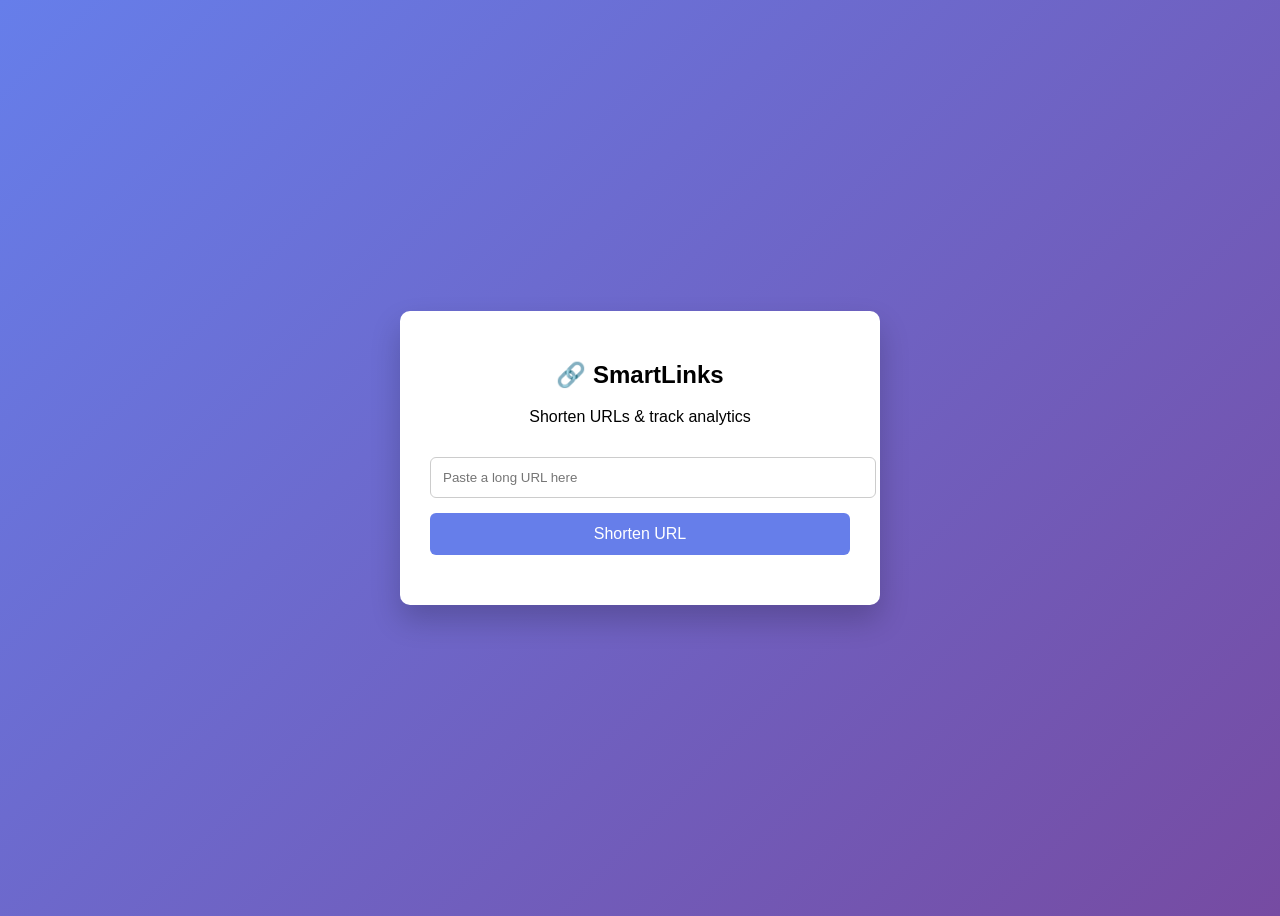
==== templates/index.html @ bc066752 "Initial commit: SmartLinks URL Shortener" ====
<!DOCTYPE html>
<html lang="en">
<head>
    <meta charset="UTF-8">
    <title>SmartLinks</title>
    <style>
        body {
            font-family: Arial, sans-serif;
            background: linear-gradient(135deg, #667eea, #764ba2);
            height: 100vh;
            display: flex;
            align-items: center;
            justify-content: center;
        }
        .card {
            background: white;
            width: 420px;
            padding: 30px;
            border-radius: 10px;
            text-align: center;
            box-shadow: 0 15px 30px rgba(0,0,0,0.2);
            animation: fadeIn 0.6s ease;
        }
        @keyframes fadeIn {
            from { transform: translateY(20px); opacity: 0; }
            to { transform: translateY(0); opacity: 1; }
        }
        input {
            width: 100%;
            padding: 12px;
            margin-top: 15px;
            border-radius: 6px;
            border: 1px solid #ccc;
        }
        button {
            width: 100%;
            margin-top: 15px;
            padding: 12px;
            background: #667eea;
            color: white;
            border: none;
            border-radius: 6px;
            font-size: 16px;
            cursor: pointer;
            transition: 0.3s;
        }
        button:hover {
            background: #5a67d8;
        }
        #result {
            margin-top: 20px;
            font-size: 14px;
        }
        a {
            color: #5a67d8;
            text-decoration: none;
            font-weight: bold;
        }
    </style>
</head>
<body>

<div class="card">
    <h2>🔗 SmartLinks</h2>
    <p>Shorten URLs & track analytics</p>
    <input type="text" id="url" placeholder="Paste a long URL here">
    <button onclick="shorten()">Shorten URL</button>
    <div id="result"></div>
</div>

<script src="/static/script.js"></script>
</body>
</html>
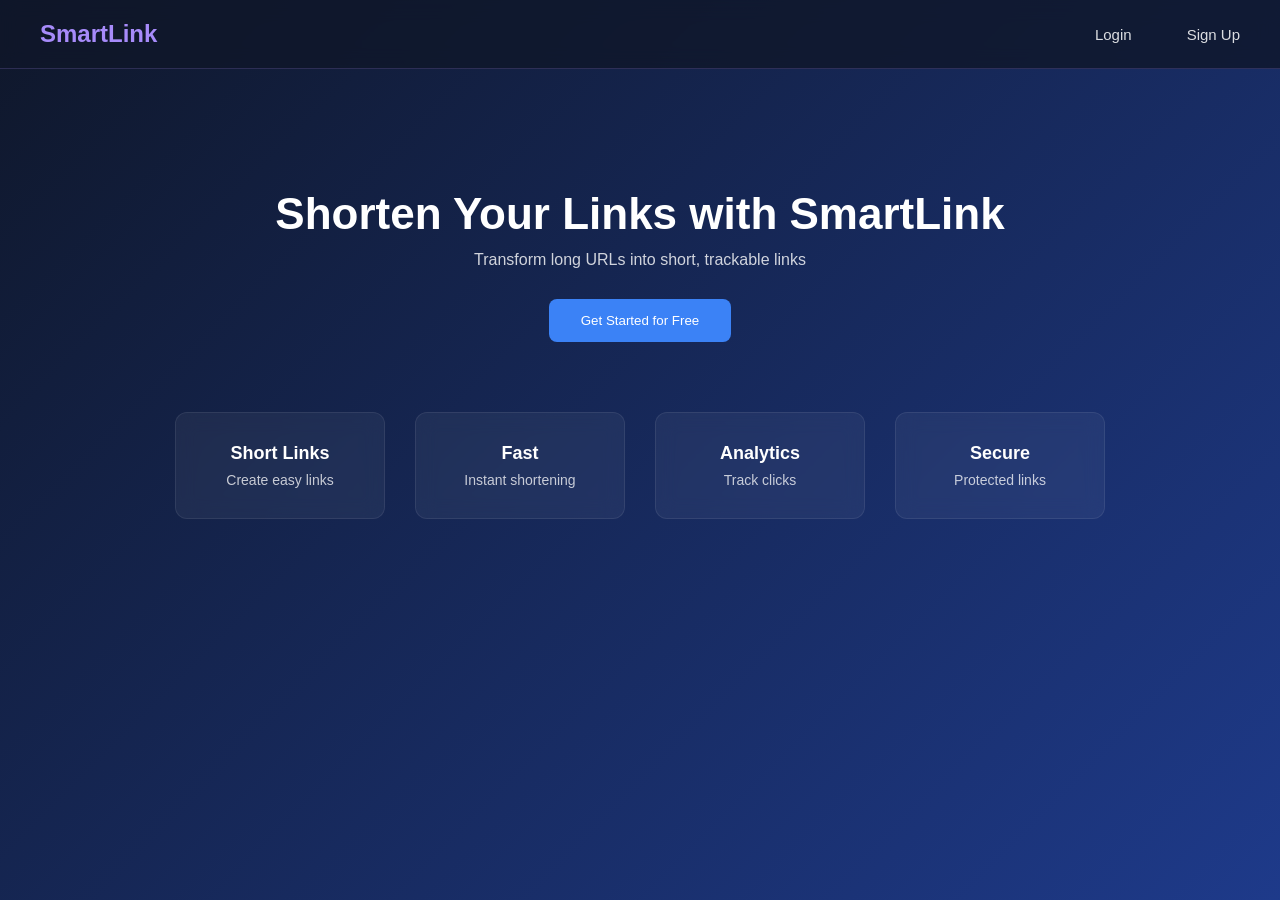
==== commit 44365ac7: "Updated SmartLink project" ====
--- a/templates/index.html
+++ b/templates/index.html
@@ -1,73 +1,71 @@
 <!DOCTYPE html>
-<html lang="en">
+<html>
+
 <head>
-    <meta charset="UTF-8">
-    <title>SmartLinks</title>
-    <style>
-        body {
-            font-family: Arial, sans-serif;
-            background: linear-gradient(135deg, #667eea, #764ba2);
-            height: 100vh;
-            display: flex;
-            align-items: center;
-            justify-content: center;
-        }
-        .card {
-            background: white;
-            width: 420px;
-            padding: 30px;
-            border-radius: 10px;
-            text-align: center;
-            box-shadow: 0 15px 30px rgba(0,0,0,0.2);
-            animation: fadeIn 0.6s ease;
-        }
-        @keyframes fadeIn {
-            from { transform: translateY(20px); opacity: 0; }
-            to { transform: translateY(0); opacity: 1; }
-        }
-        input {
-            width: 100%;
-            padding: 12px;
-            margin-top: 15px;
-            border-radius: 6px;
-            border: 1px solid #ccc;
-        }
-        button {
-            width: 100%;
-            margin-top: 15px;
-            padding: 12px;
-            background: #667eea;
-            color: white;
-            border: none;
-            border-radius: 6px;
-            font-size: 16px;
-            cursor: pointer;
-            transition: 0.3s;
-        }
-        button:hover {
-            background: #5a67d8;
-        }
-        #result {
-            margin-top: 20px;
-            font-size: 14px;
-        }
-        a {
-            color: #5a67d8;
-            text-decoration: none;
-            font-weight: bold;
-        }
-    </style>
+
+<title>SmartLink</title>
+
+<link rel="stylesheet" href="/static/css/style.css">
+
 </head>
+
 <body>
 
-<div class="card">
-    <h2>🔗 SmartLinks</h2>
-    <p>Shorten URLs & track analytics</p>
-    <input type="text" id="url" placeholder="Paste a long URL here">
-    <button onclick="shorten()">Shorten URL</button>
-    <div id="result"></div>
+<!-- NAVBAR -->
+
+<div class="navbar">
+
+<div class="logo">SmartLink</div>
+
+<div class="nav-links">
+<a href="/login">Login</a>
+<a href="/register">Sign Up</a>
 </div>
 
-<script src="/static/script.js"></script>
+</div>
+
+
+<!-- HERO -->
+
+<div class="hero">
+
+<h1>Shorten Your Links with SmartLink</h1>
+
+<p>Transform long URLs into short, trackable links</p>
+
+<a href="/register">
+<button class="btn">Get Started for Free</button>
+</a>
+
+</div>
+
+
+<!-- FEATURES -->
+
+<div class="features">
+
+<div class="feature-card">
+<h3>Short Links</h3>
+<p>Create easy links</p>
+</div>
+
+<div class="feature-card">
+<h3>Fast</h3>
+<p>Instant shortening</p>
+</div>
+
+<div class="feature-card">
+<h3>Analytics</h3>
+<p>Track clicks</p>
+</div>
+
+<div class="feature-card">
+<h3>Secure</h3>
+<p>Protected links</p>
+</div>
+
+</div>
+
 </body>
-</html>
+
+</html>
--- a/static/css/style.css
+++ b/static/css/style.css
@@ -0,0 +1,1546 @@
+*{
+margin:0;
+padding:0;
+box-sizing:border-box;
+font-family: "Inter", sans-serif;
+}
+
+body{
+min-height:100vh;
+background: linear-gradient(135deg,#0f172a,#1e3a8a);
+color:white;
+}
+
+/* NAVBAR */
+
+.navbar{
+display:flex;
+justify-content:space-between;
+align-items:center;
+padding:25px 80px;
+}
+
+.logo{
+font-size:22px;
+font-weight:600;
+color:#a78bfa;
+}
+
+.nav-links a{
+margin-left:25px;
+text-decoration:none;
+color:white;
+font-size:15px;
+opacity:0.85;
+transition:0.3s;
+}
+
+.nav-links a:hover{
+opacity:1;
+}
+
+/* HERO SECTION */
+
+.hero{
+display:flex;
+flex-direction:column;
+align-items:center;
+justify-content:center;
+text-align:center;
+margin-top:120px;
+}
+
+.hero h1{
+font-size:44px;
+font-weight:700;
+margin-bottom:12px;
+}
+
+.hero p{
+opacity:0.8;
+margin-bottom:30px;
+}
+
+.btn{
+background:#3b82f6;
+padding:14px 32px;
+border-radius:8px;
+color:white;
+font-weight:500;
+border:none;
+cursor:pointer;
+transition:0.3s;
+}
+
+.btn:hover{
+background:#2563eb;
+transform:translateY(-2px);
+}
+
+/* FEATURE CARDS */
+
+.features{
+display:flex;
+justify-content:center;
+gap:30px;
+margin-top:70px;
+flex-wrap:wrap;
+}
+
+.feature-card{
+background: rgba(255,255,255,0.05);
+border:1px solid rgba(255,255,255,0.08);
+backdrop-filter: blur(10px);
+padding:30px;
+width:210px;
+border-radius:12px;
+text-align:center;
+transition:0.3s;
+}
+
+.feature-card:hover{
+transform:translateY(-6px);
+background: rgba(255,255,255,0.08);
+}
+
+.feature-card h3{
+margin-bottom:8px;
+font-size:18px;
+}
+
+.feature-card p{
+opacity:0.75;
+font-size:14px;
+}
+
+/* FORM INTERACTIVE STYLES */
+
+.form-container {
+    width: 100%;
+}
+
+.input-group {
+    margin-bottom: 18px;
+    position: relative;
+}
+
+.input-group label {
+    display: block;
+    font-size: 13px;
+    font-weight: 500;
+    color: #a78bfa;
+    margin-bottom: 6px;
+}
+
+.input-group input {
+    width: 100%;
+    padding: 10px 12px;
+    background: rgba(255, 255, 255, 0.05);
+    border: 1px solid rgba(255, 255, 255, 0.1);
+    border-radius: 6px;
+    color: white;
+    font-size: 14px;
+    transition: all 0.3s ease;
+    outline: none;
+}
+
+.input-group input::placeholder {
+    color: rgba(255, 255, 255, 0.5);
+}
+
+.input-group input:focus {
+    background: rgba(255, 255, 255, 0.08);
+    border-color: #a78bfa;
+    box-shadow: 0 0 0 2px rgba(167, 139, 250, 0.1);
+}
+
+.input-group input.error {
+    border-color: #ef4444;
+    background: rgba(239, 68, 68, 0.08);
+}
+
+.input-group input.valid {
+    border-color: #10b981;
+    background: rgba(16, 185, 129, 0.08);
+}
+
+.error-message {
+    display: none;
+    font-size: 12px;
+    color: #ef4444;
+    margin-top: 4px;
+    animation: slideDown 0.2s ease;
+}
+
+.error-message.show {
+    display: block;
+}
+
+.success-icon {
+    position: absolute;
+    right: 12px;
+    top: 35px;
+    color: #10b981;
+    font-size: 16px;
+    opacity: 0;
+    transition: opacity 0.3s ease;
+}
+
+.success-icon.show {
+    opacity: 1;
+}
+
+/* Password Wrapper */
+
+.password-wrapper {
+    position: relative;
+    display: flex;
+    align-items: center;
+}
+
+.password-wrapper input {
+    width: 100%;
+    padding-right: 40px;
+}
+
+.toggle-password {
+    position: absolute;
+    right: 10px;
+    background: none;
+    border: none;
+    color: #a78bfa;
+    cursor: pointer;
+    font-size: 16px;
+    padding: 6px;
+    transition: all 0.2s ease;
+    top: 50%;
+    transform: translateY(-50%);
+}
+
+.toggle-password:hover {
+    color: #c4b5fd;
+    transform: translateY(-50%) scale(1.1);
+}
+
+/* Password Strength Meter */
+
+.password-strength-meter {
+    display: flex;
+    align-items: center;
+    gap: 8px;
+    margin-top: 6px;
+}
+
+.strength-bar {
+    flex: 1;
+    height: 4px;
+    background: rgba(255, 255, 255, 0.1);
+    border-radius: 2px;
+    overflow: hidden;
+}
+
+.strength-bar.weak {
+    background: linear-gradient(to right, #ef4444 33%, rgba(255, 255, 255, 0.1) 33%);
+}
+
+.strength-bar.fair {
+    background: linear-gradient(to right, #f59e0b 66%, rgba(255, 255, 255, 0.1) 66%);
+}
+
+.strength-bar.strong {
+    background: #10b981;
+}
+
+.strength-label {
+    font-size: 11px;
+    color: #a78bfa;
+    min-width: 60px;
+}
+
+/* Form Message */
+
+.form-message {
+    padding: 10px 12px;
+    border-radius: 6px;
+    font-size: 13px;
+    margin-bottom: 15px;
+    display: none;
+    animation: slideDown 0.3s ease;
+}
+
+.form-message.error {
+    background: rgba(239, 68, 68, 0.1);
+    border: 1px solid rgba(239, 68, 68, 0.3);
+    color: #fca5a5;
+    display: block;
+}
+
+.form-message.success {
+    background: rgba(16, 185, 129, 0.1);
+    border: 1px solid rgba(16, 185, 129, 0.3);
+    color: #86efac;
+    display: block;
+}
+
+@keyframes slideDown {
+    from {
+        opacity: 0;
+        transform: translateY(-10px);
+    }
+    to {
+        opacity: 1;
+        transform: translateY(0);
+    }
+}
+
+/* ========== AUTH PAGES ========== */
+
+.auth-container {
+    display: flex;
+    align-items: center;
+    justify-content: center;
+    min-height: 100vh;
+    padding: 20px;
+}
+
+.auth-card {
+    background: rgba(15, 23, 42, 0.8);
+    backdrop-filter: blur(10px);
+    border: 1px solid rgba(167, 139, 250, 0.2);
+    border-radius: 16px;
+    padding: 40px;
+    width: 100%;
+    max-width: 450px;
+    box-shadow: 0 20px 60px rgba(0, 0, 0, 0.3);
+    animation: slideUp 0.5s ease-out;
+}
+
+@keyframes slideUp {
+    from {
+        opacity: 0;
+        transform: translateY(30px);
+    }
+    to {
+        opacity: 1;
+        transform: translateY(0);
+    }
+}
+
+.register-card {
+    max-width: 500px;
+}
+
+.auth-header {
+    text-align: center;
+    margin-bottom: 30px;
+}
+
+.auth-header h2 {
+    font-size: 28px;
+    font-weight: 700;
+    margin-bottom: 8px;
+    color: #fff;
+}
+
+.auth-header p {
+    color: #a78bfa;
+    font-size: 14px;
+    opacity: 0.9;
+}
+
+/* Form Styles */
+
+.register-form {
+    display: flex;
+    flex-direction: column;
+    gap: 20px;
+}
+
+.form-group {
+    display: flex;
+    flex-direction: column;
+    gap: 8px;
+}
+
+.form-group label {
+    font-size: 14px;
+    font-weight: 500;
+    color: #e0e7ff;
+}
+
+.input-wrapper {
+    position: relative;
+    display: flex;
+    align-items: center;
+}
+
+.form-input {
+    width: 100%;
+    padding: 12px 40px 12px 14px;
+    background: rgba(255, 255, 255, 0.05);
+    border: 1px solid rgba(255, 255, 255, 0.1);
+    border-radius: 8px;
+    color: white;
+    font-size: 14px;
+    transition: all 0.3s ease;
+    outline: none;
+}
+
+.form-input::placeholder {
+    color: rgba(255, 255, 255, 0.5);
+}
+
+.form-input:focus {
+    background: rgba(255, 255, 255, 0.08);
+    border-color: #a78bfa;
+    box-shadow: 0 0 0 3px rgba(167, 139, 250, 0.1);
+}
+
+.form-input.error {
+    border-color: #ef4444;
+    background: rgba(239, 68, 68, 0.1);
+}
+
+.form-input.success {
+    border-color: #10b981;
+    background: rgba(16, 185, 129, 0.1);
+}
+
+.input-icon {
+    position: absolute;
+    right: 12px;
+    font-size: 16px;
+    transition: all 0.3s ease;
+}
+
+.form-input.success ~ .input-icon::before {
+    content: "✓";
+    color: #10b981;
+}
+
+.form-input.error ~ .input-icon::before {
+    content: "✕";
+    color: #ef4444;
+}
+
+.validation-feedback {
+    display: none;
+    font-size: 12px;
+    margin-top: 4px;
+    color: #ef4444;
+}
+
+.form-input.error ~ .validation-feedback {
+    display: block;
+}
+
+/* Password Strength Meter */
+
+.password-strength {
+    display: flex;
+    align-items: center;
+    gap: 10px;
+    margin-top: 8px;
+}
+
+.strength-bar {
+    flex: 1;
+    height: 4px;
+    background: rgba(255, 255, 255, 0.1);
+    border-radius: 2px;
+    overflow: hidden;
+}
+
+.strength-fill {
+    height: 100%;
+    width: 0%;
+    background: #ef4444;
+    border-radius: 2px;
+    transition: all 0.3s ease;
+}
+
+.strength-fill.weak {
+    width: 33%;
+    background: #ef4444;
+}
+
+.strength-fill.fair {
+    width: 66%;
+    background: #f59e0b;
+}
+
+.strength-fill.strong {
+    width: 100%;
+    background: #10b981;
+}
+
+.strength-text {
+    font-size: 12px;
+    color: #a78bfa;
+    min-width: 50px;
+}
+
+/* Toggle Password Button */
+
+.toggle-password {
+    position: absolute;
+    right: 12px;
+    background: none;
+    border: none;
+    color: #a78bfa;
+    cursor: pointer;
+    padding: 4px 8px;
+    display: flex;
+    align-items: center;
+    justify-content: center;
+    transition: all 0.2s ease;
+    font-size: 16px;
+}
+
+.toggle-password:hover {
+    color: #c4b5fd;
+    transform: scale(1.1);
+}
+
+/* Checkbox */
+
+.checkbox-group {
+    display: flex;
+    align-items: center;
+    gap: 8px;
+    margin: 15px 0;
+}
+
+.checkbox-group input[type="checkbox"] {
+    width: 18px;
+    height: 18px;
+    cursor: pointer;
+    accent-color: #a78bfa;
+}
+
+.checkbox-label {
+    font-size: 13px;
+    color: #e0e7ff;
+    cursor: pointer;
+    transition: color 0.3s ease;
+}
+
+.checkbox-label:hover {
+    color: #a78bfa;
+}
+
+/* ========== DASHBOARD STYLES ========== */
+
+.dashboard-container {
+    min-height: 100vh;
+    background: linear-gradient(135deg, #0f172a, #1e3a8a);
+    color: white;
+}
+
+.navbar {
+    display: flex;
+    justify-content: space-between;
+    align-items: center;
+    padding: 20px 40px;
+    background: rgba(15, 23, 42, 0.8);
+    border-bottom: 1px solid rgba(167, 139, 250, 0.2);
+    backdrop-filter: blur(10px);
+}
+
+.logo {
+    font-size: 24px;
+    font-weight: 700;
+    color: #a78bfa;
+    text-decoration: none;
+    display: inline-block;
+    cursor: pointer;
+    transition: all 0.3s ease;
+}
+
+.logo:hover {
+    color: #c4b5fd;
+    transform: scale(1.05);
+}
+
+.nav-links {
+    display: flex;
+    align-items: center;
+    gap: 30px;
+}
+
+.nav-link {
+    color: #e0e7ff;
+    text-decoration: none;
+    font-size: 14px;
+    transition: all 0.3s ease;
+}
+
+.nav-link:hover {
+    color: #a78bfa;
+}
+
+.user-info {
+    color: #a78bfa;
+    font-size: 14px;
+}
+
+.logout-btn {
+    padding: 8px 16px;
+    background: rgba(167, 139, 250, 0.2);
+    color: #a78bfa;
+    border: 1px solid #a78bfa;
+    border-radius: 6px;
+    cursor: pointer;
+    font-size: 14px;
+    transition: all 0.3s ease;
+}
+
+.logout-btn:hover {
+    background: #a78bfa;
+    color: white;
+}
+
+.dashboard-main {
+    max-width: 1200px;
+    margin: 40px auto;
+    padding: 0 20px;
+}
+
+.dashboard-card {
+    background: rgba(15, 23, 42, 0.8);
+    backdrop-filter: blur(10px);
+    border: 1px solid rgba(167, 139, 250, 0.2);
+    border-radius: 16px;
+    padding: 40px;
+    margin-bottom: 40px;
+    animation: slideUp 0.5s ease-out;
+}
+
+.dashboard-card h1 {
+    font-size: 32px;
+    margin-bottom: 10px;
+    color: white;
+}
+
+.subtitle {
+    color: #a78bfa;
+    font-size: 14px;
+    margin-bottom: 30px;
+    opacity: 0.9;
+}
+
+.shorten-form {
+    display: flex;
+    flex-direction: column;
+    gap: 20px;
+}
+
+.input-group {
+    display: flex;
+    flex-direction: column;
+    gap: 8px;
+}
+
+.input-group label {
+    font-size: 14px;
+    font-weight: 500;
+    color: #e0e7ff;
+}
+
+.input-wrapper {
+    position: relative;
+    display: flex;
+    align-items: center;
+}
+
+.input-wrapper input {
+    width: 100%;
+    padding: 12px 40px 12px 14px;
+    background: rgba(255, 255, 255, 0.05);
+    border: 1px solid rgba(255, 255, 255, 0.1);
+    border-radius: 8px;
+    color: white;
+    font-size: 14px;
+    transition: all 0.3s ease;
+    outline: none;
+}
+
+.input-wrapper input::placeholder {
+    color: rgba(255, 255, 255, 0.5);
+}
+
+.input-wrapper input:focus {
+    background: rgba(255, 255, 255, 0.08);
+    border-color: #a78bfa;
+    box-shadow: 0 0 0 3px rgba(167, 139, 250, 0.1);
+}
+
+.input-wrapper input.valid {
+    border-color: #10b981;
+    background: rgba(16, 185, 129, 0.08);
+}
+
+.input-wrapper input.error {
+    border-color: #ef4444;
+    background: rgba(239, 68, 68, 0.08);
+}
+
+.input-icon {
+    position: absolute;
+    right: 12px;
+    font-size: 16px;
+    color: #10b981;
+}
+
+.validation-msg {
+    display: none;
+    font-size: 12px;
+    color: #ef4444;
+    margin-top: 4px;
+}
+
+.input-wrapper input.error ~ .validation-msg {
+    display: block;
+}
+
+.form-message {
+    padding: 12px 14px;
+    border-radius: 8px;
+    font-size: 14px;
+    display: none;
+    animation: slideDown 0.3s ease;
+}
+
+.form-message.error {
+    background: rgba(239, 68, 68, 0.1);
+    border: 1px solid rgba(239, 68, 68, 0.3);
+    color: #fca5a5;
+    display: block;
+}
+
+.form-message.success {
+    background: rgba(16, 185, 129, 0.1);
+    border: 1px solid rgba(16, 185, 129, 0.3);
+    color: #86efac;
+    display: block;
+}
+
+.btn-primary {
+    padding: 12px 24px;
+    background: linear-gradient(135deg, #a78bfa, #7c3aed);
+    color: white;
+    border: none;
+    border-radius: 8px;
+    font-size: 15px;
+    font-weight: 600;
+    cursor: pointer;
+    transition: all 0.3s ease;
+    display: flex;
+    align-items: center;
+    justify-content: center;
+    gap: 10px;
+    margin-top: 10px;
+}
+
+.btn-primary:hover:not(:disabled) {
+    transform: translateY(-2px);
+    box-shadow: 0 8px 20px rgba(167, 139, 250, 0.4);
+    background: linear-gradient(135deg, #c4b5fd, #a78bfa);
+}
+
+.btn-primary:disabled {
+    opacity: 0.7;
+    cursor: not-allowed;
+}
+
+.btn-loader {
+    width: 0;
+    height: 16px;
+    border: 2px solid transparent;
+    border-top-color: white;
+    border-radius: 50%;
+    animation: none;
+    display: none;
+}
+
+.btn-primary.loading .btn-loader {
+    width: 16px;
+    display: block;
+    animation: spin 0.8s linear infinite;
+}
+
+.btn-primary.loading .btn-text {
+    display: none;
+}
+
+.results-section {
+    display: flex;
+    flex-direction: column;
+    gap: 40px;
+}
+
+#resultContainer {
+    background: rgba(15, 23, 42, 0.8);
+    backdrop-filter: blur(10px);
+    border: 1px solid rgba(167, 139, 250, 0.2);
+    border-radius: 16px;
+    padding: 30px;
+    animation: slideUp 0.5s ease-out;
+}
+
+#resultContainer h2 {
+    font-size: 20px;
+    margin-bottom: 20px;
+    color: white;
+}
+
+.result-card {
+    display: flex;
+    flex-direction: column;
+    gap: 20px;
+}
+
+.url-display {
+    display: flex;
+    flex-direction: column;
+    gap: 8px;
+}
+
+.url-display label {
+    font-size: 13px;
+    font-weight: 500;
+    color: #a78bfa;
+}
+
+.url-box {
+    position: relative;
+    display: flex;
+    align-items: center;
+    background: rgba(255, 255, 255, 0.05);
+    border: 1px solid rgba(167, 139, 250, 0.2);
+    border-radius: 8px;
+    padding: 10px;
+    gap: 10px;
+}
+
+.url-input {
+    flex: 1;
+    background: none;
+    border: none;
+    color: white;
+    font-size: 14px;
+    outline: none;
+    padding: 0;
+    word-break: break-all;
+}
+
+.copy-btn {
+    background: rgba(167, 139, 250, 0.2);
+    border: 1px solid rgba(167, 139, 250, 0.3);
+    color: #a78bfa;
+    padding: 8px 12px;
+    border-radius: 6px;
+    cursor: pointer;
+    transition: all 0.2s ease;
+    font-size: 16px;
+    display: flex;
+    align-items: center;
+    justify-content: center;
+}
+
+.copy-btn:hover {
+    background: #a78bfa;
+    color: white;
+    transform: scale(1.05);
+}
+
+.copy-icon {
+    font-size: 16px;
+}
+
+.url-stats {
+    display: grid;
+    grid-template-columns: repeat(2, 1fr);
+    gap: 15px;
+    margin-top: 20px;
+    padding-top: 20px;
+    border-top: 1px solid rgba(167, 139, 250, 0.2);
+}
+
+.stat-item {
+    display: flex;
+    flex-direction: column;
+    gap: 5px;
+    padding: 15px;
+    background: rgba(167, 139, 250, 0.05);
+    border-radius: 8px;
+    border: 1px solid rgba(167, 139, 250, 0.1);
+}
+
+.stat-label {
+    font-size: 12px;
+    color: #a78bfa;
+    font-weight: 500;
+}
+
+.stat-value {
+    font-size: 18px;
+    font-weight: 700;
+    color: #86efac;
+}
+
+#historySection {
+    background: rgba(15, 23, 42, 0.8);
+    backdrop-filter: blur(10px);
+    border: 1px solid rgba(167, 139, 250, 0.2);
+    border-radius: 16px;
+    padding: 30px;
+}
+
+#historySection h2 {
+    font-size: 20px;
+    margin-bottom: 20px;
+    color: white;
+}
+
+.history-list {
+    display: flex;
+    flex-direction: column;
+    gap: 12px;
+    max-height: 400px;
+    overflow-y: auto;
+}
+
+.history-item {
+    padding: 15px;
+    background: rgba(167, 139, 250, 0.05);
+    border: 1px solid rgba(167, 139, 250, 0.1);
+    border-radius: 8px;
+    transition: all 0.3s ease;
+}
+
+.history-item:hover {
+    background: rgba(167, 139, 250, 0.1);
+    border-color: rgba(167, 139, 250, 0.3);
+}
+
+.history-url {
+    margin-bottom: 8px;
+}
+
+.history-url a {
+    color: #a78bfa;
+    text-decoration: none;
+    font-weight: 500;
+    word-break: break-all;
+}
+
+.history-url a:hover {
+    text-decoration: underline;
+}
+
+.history-original {
+    color: #cbd5e1;
+    font-size: 12px;
+    word-break: break-all;
+    margin-bottom: 8px;
+}
+
+.history-stats {
+    display: flex;
+    gap: 15px;
+    font-size: 12px;
+    color: #a78bfa;
+}
+
+@media (max-width: 768px) {
+    .navbar {
+        padding: 15px 20px;
+        flex-wrap: wrap;
+        gap: 15px;
+    }
+    
+    .nav-links {
+        gap: 15px;
+    }
+    
+    .dashboard-card {
+        padding: 20px;
+    }
+    
+    .url-stats {
+        grid-template-columns: 1fr;
+    }
+    
+    .dashboard-main {
+        margin: 20px auto;
+    }
+}
+
+/* Message Container */
+
+.message-container {
+    padding: 12px 14px;
+    border-radius: 8px;
+    font-size: 14px;
+    display: none;
+    animation: slideDown 0.3s ease;
+}
+
+@keyframes slideDown {
+    from {
+        opacity: 0;
+        transform: translateY(-10px);
+    }
+    to {
+        opacity: 1;
+        transform: translateY(0);
+    }
+}
+
+.message-container.error {
+    background: rgba(239, 68, 68, 0.1);
+    border: 1px solid rgba(239, 68, 68, 0.3);
+    color: #fca5a5;
+    display: block;
+}
+
+.message-container.success {
+    background: rgba(16, 185, 129, 0.1);
+    border: 1px solid rgba(16, 185, 129, 0.3);
+    color: #86efac;
+    display: block;
+}
+
+/* Submit Button */
+
+.auth-btn {
+    padding: 12px 24px;
+    background: linear-gradient(135deg, #a78bfa, #7c3aed);
+    color: white;
+    border: none;
+    border-radius: 8px;
+    font-size: 15px;
+    font-weight: 600;
+    cursor: pointer;
+    transition: all 0.3s ease;
+    position: relative;
+    overflow: hidden;
+    margin-top: 10px;
+}
+
+.auth-btn:hover:not(:disabled) {
+    transform: translateY(-2px);
+    box-shadow: 0 8px 20px rgba(167, 139, 250, 0.4);
+    background: linear-gradient(135deg, #c4b5fd, #a78bfa);
+}
+
+.auth-btn:active:not(:disabled) {
+    transform: translateY(0);
+}
+
+.auth-btn:disabled {
+    opacity: 0.7;
+    cursor: not-allowed;
+}
+
+.signup-btn {
+    display: flex;
+    align-items: center;
+    justify-content: center;
+    gap: 10px;
+}
+
+.btn-loader {
+    width: 0;
+    height: 16px;
+    border: 2px solid transparent;
+    border-top-color: white;
+    border-radius: 50%;
+    animation: none;
+    display: none;
+}
+
+.auth-btn.loading .btn-loader {
+    width: 16px;
+    display: block;
+    animation: spin 0.8s linear infinite;
+}
+
+@keyframes spin {
+    to {
+        transform: rotate(360deg);
+    }
+}
+
+.auth-btn.loading .btn-text {
+    display: none;
+}
+
+/* Auth Links */
+
+.auth-links {
+    text-align: center;
+    font-size: 14px;
+    color: #a0aec0;
+    margin-top: 20px;
+}
+
+.auth-link {
+    color: #a78bfa;
+    text-decoration: none;
+    cursor: pointer;
+    font-weight: 600;
+    transition: all 0.3s ease;
+}
+
+.auth-link:hover {
+    color: #c4b5fd;
+    text-decoration: underline;
+}
+
+/* Register Features */
+
+.register-features {
+    display: grid;
+    grid-template-columns: 1fr;
+    gap: 12px;
+    margin-top: 30px;
+    padding-top: 30px;
+    border-top: 1px solid rgba(255, 255, 255, 0.1);
+}
+
+.feature-item {
+    display: flex;
+    align-items: center;
+    gap: 10px;
+    font-size: 13px;
+    color: #cbd5e1;
+}
+
+.feature-icon {
+    font-size: 18px;
+    display: flex;
+    align-items: center;
+    justify-content: center;
+    width: 24px;
+    height: 24px;
+    background: rgba(167, 139, 250, 0.1);
+    border-radius: 6px;
+}
+
+/* Responsive */
+
+@media (max-width: 480px) {
+    .auth-card {
+        padding: 24px;
+    }
+
+    .auth-header h2 {
+        font-size: 24px;
+    }
+
+    .auth-container {
+        padding: 10px;
+    }
+}/* ========== ANALYTICS STYLES ========== */
+
+.analytics-container {
+    min-height: 100vh;
+    background: linear-gradient(135deg, #0f172a, #1e3a8a);
+    color: white;
+}
+
+.analytics-main {
+    max-width: 1400px;
+    margin: 0 auto;
+    padding: 40px 20px;
+}
+
+.analytics-header {
+    text-align: center;
+    margin-bottom: 40px;
+    animation: slideDown 0.5s ease-out;
+}
+
+.analytics-header h1 {
+    font-size: 36px;
+    margin-bottom: 10px;
+    color: white;
+}
+
+.search-section {
+    margin-bottom: 40px;
+}
+
+.search-box {
+    display: flex;
+    gap: 12px;
+    margin-bottom: 30px;
+    flex-wrap: wrap;
+}
+
+.search-input {
+    flex: 1;
+    min-width: 250px;
+    padding: 12px 16px;
+    background: rgba(255, 255, 255, 0.05);
+    border: 1px solid rgba(167, 139, 250, 0.2);
+    border-radius: 8px;
+    color: white;
+    font-size: 14px;
+    outline: none;
+    transition: all 0.3s ease;
+}
+
+.search-input::placeholder {
+    color: rgba(255, 255, 255, 0.5);
+}
+
+.search-input:focus {
+    background: rgba(255, 255, 255, 0.08);
+    border-color: #a78bfa;
+    box-shadow: 0 0 0 3px rgba(167, 139, 250, 0.1);
+}
+
+.btn-search {
+    padding: 12px 24px;
+    background: linear-gradient(135deg, #a78bfa, #7c3aed);
+    color: white;
+    border: none;
+    border-radius: 8px;
+    font-size: 14px;
+    font-weight: 600;
+    cursor: pointer;
+    transition: all 0.3s ease;
+    white-space: nowrap;
+}
+
+.btn-search:hover {
+    transform: translateY(-2px);
+    box-shadow: 0 8px 20px rgba(167, 139, 250, 0.4);
+    background: linear-gradient(135deg, #c4b5fd, #a78bfa);
+}
+
+.btn-search.secondary {
+    background: rgba(167, 139, 250, 0.2);
+    border: 1px solid #a78bfa;
+    color: #a78bfa;
+}
+
+.btn-search.secondary:hover {
+    background: #a78bfa;
+    color: white;
+}
+
+.stats-cards {
+    display: grid;
+    grid-template-columns: repeat(auto-fit, minmax(200px, 1fr));
+    gap: 20px;
+    margin-bottom: 40px;
+}
+
+.stat-card {
+    background: rgba(15, 23, 42, 0.8);
+    backdrop-filter: blur(10px);
+    border: 1px solid rgba(167, 139, 250, 0.2);
+    border-radius: 12px;
+    padding: 20px;
+    display: flex;
+    align-items: center;
+    gap: 15px;
+    animation: slideUp 0.5s ease-out;
+    transition: all 0.3s ease;
+}
+
+.stat-card:hover {
+    border-color: #a78bfa;
+    transform: translateY(-2px);
+    box-shadow: 0 4px 15px rgba(167, 139, 250, 0.2);
+}
+
+.stat-icon {
+    font-size: 32px;
+}
+
+.stat-content {
+    flex: 1;
+}
+
+.stat-label {
+    font-size: 12px;
+    color: #a78bfa;
+    font-weight: 500;
+    margin-bottom: 4px;
+}
+
+.stat-number {
+    font-size: 24px;
+    font-weight: 700;
+    color: #86efac;
+}
+
+.charts-container {
+    display: grid;
+    gap: 30px;
+}
+
+.chart-row {
+    display: grid;
+    grid-template-columns: repeat(auto-fit, minmax(350px, 1fr));
+    gap: 20px;
+}
+
+.chart-card {
+    background: rgba(15, 23, 42, 0.8);
+    backdrop-filter: blur(10px);
+    border: 1px solid rgba(167, 139, 250, 0.2);
+    border-radius: 12px;
+    padding: 24px;
+    animation: slideUp 0.6s ease-out;
+}
+
+.chart-card h3 {
+    margin: 0 0 20px 0;
+    color: white;
+    font-size: 16px;
+    font-weight: 600;
+}
+
+.chart-card.full-width {
+    grid-column: 1 / -1;
+}
+
+.chart-card.pie-chart-compact {
+    max-width: 500px;
+    grid-column: 1 / -1;
+}
+
+.pie-chart-container {
+    position: relative;
+    width: 100%;
+    height: 300px;
+    margin: 0 auto;
+}
+
+.pie-chart-container canvas {
+    max-width: 100%;
+    max-height: 100%;
+}
+
+.bar-chart-container {
+    position: relative;
+    width: 100%;
+    height: 300px;
+    margin: 0 auto;
+}
+
+.bar-chart-container canvas {
+    max-width: 100%;
+    max-height: 100%;
+}
+
+/* Side-by-Side Chart Layout */
+.total-clicks-charts-grid {
+    display: grid;
+    gap: 20px;
+    margin-bottom: 20px;
+}
+
+.chart-row {
+    display: grid;
+    grid-template-columns: repeat(2, 1fr);
+    gap: 20px;
+}
+
+.chart-half {
+    width: 100%;
+}
+
+.bar-chart-compact {
+    max-width: 100%;
+}
+
+.pie-chart-compact {
+    max-width: 100%;
+}
+
+.overview-section {
+    animation: slideUp 0.6s ease-out;
+}
+
+.overview-section h2 {
+    margin-bottom: 20px;
+    color: white;
+    font-size: 24px;
+}
+
+.urls-grid {
+    display: grid;
+    grid-template-columns: repeat(auto-fill, minmax(300px, 1fr));
+    gap: 16px;
+}
+
+.url-card {
+    background: rgba(15, 23, 42, 0.8);
+    backdrop-filter: blur(10px);
+    border: 1px solid rgba(167, 139, 250, 0.2);
+    border-radius: 12px;
+    padding: 20px;
+    cursor: pointer;
+    transition: all 0.3s ease;
+    display: flex;
+    justify-content: space-between;
+    align-items: flex-start;
+}
+
+.url-card:hover {
+    border-color: #a78bfa;
+    transform: translateY(-4px);
+    box-shadow: 0 8px 24px rgba(167, 139, 250, 0.2);
+}
+
+.url-rank {
+    font-size: 20px;
+    font-weight: 700;
+    color: #a78bfa;
+    margin-bottom: 8px;
+}
+
+.url-info {
+    flex: 1;
+}
+
+.url-code {
+    color: white;
+    font-size: 16px;
+    margin-bottom: 6px;
+}
+
+.url-original {
+    color: #cbd5e1;
+    font-size: 12px;
+    word-break: break-all;
+    margin-bottom: 8px;
+}
+
+.url-meta {
+    display: flex;
+    gap: 8px;
+    flex-wrap: wrap;
+}
+
+.badge {
+    background: rgba(167, 139, 250, 0.2);
+    color: #a78bfa;
+    padding: 4px 10px;
+    border-radius: 4px;
+    font-size: 11px;
+    font-weight: 500;
+}
+
+.badge.date {
+    background: rgba(16, 185, 129, 0.2);
+    color: #86efac;
+}
+
+/* Interactive Summary Cards */
+.clicks-summary-cards {
+    display: grid;
+    grid-template-columns: repeat(auto-fit, minmax(200px, 1fr));
+    gap: 16px;
+    margin-bottom: 30px;
+}
+
+.summary-card {
+    background: rgba(15, 23, 42, 0.8);
+    backdrop-filter: blur(10px);
+    border: 1px solid rgba(167, 139, 250, 0.2);
+    border-radius: 12px;
+    padding: 20px;
+    display: flex;
+    gap: 15px;
+    align-items: center;
+    transition: all 0.3s ease;
+    cursor: pointer;
+    animation: slideUp 0.6s ease-out;
+}
+
+.summary-card:hover {
+    border-color: #a78bfa;
+    background: rgba(167, 139, 250, 0.1);
+    box-shadow: 0 8px 24px rgba(167, 139, 250, 0.25);
+}
+
+.summary-icon {
+    font-size: 32px;
+    min-width: 40px;
+    text-align: center;
+}
+
+.summary-content {
+    flex: 1;
+}
+
+.summary-label {
+    color: #cbd5e1;
+    font-size: 12px;
+    font-weight: 500;
+    text-transform: uppercase;
+    letter-spacing: 0.5px;
+    margin-bottom: 6px;
+}
+
+.summary-value {
+    color: #a78bfa;
+    font-size: 24px;
+    font-weight: 700;
+}
+
+.url-arrow {
+    color: #a78bfa;
+    font-size: 20px;
+    font-weight: bold;
+}
+
+.message {
+    padding: 14px 16px;
+    border-radius: 8px;
+    font-size: 14px;
+    margin-bottom: 20px;
+    animation: slideDown 0.3s ease;
+}
+
+.message.error {
+    background: rgba(239, 68, 68, 0.1);
+    border: 1px solid rgba(239, 68, 68, 0.3);
+    color: #fca5a5;
+}
+
+.message.success {
+    background: rgba(16, 185, 129, 0.1);
+    border: 1px solid rgba(16, 185, 129, 0.3);
+    color: #86efac;
+}
+
+@media (max-width: 768px) {
+    .search-box {
+        flex-direction: column;
+    }
+    
+    .search-input {
+        width: 100%;
+    }
+    
+    .btn-search {
+        width: 100%;
+    }
+    
+    .chart-row {
+        grid-template-columns: 1fr;
+    }
+    
+    .urls-grid {
+        grid-template-columns: 1fr;
+    }
+}
